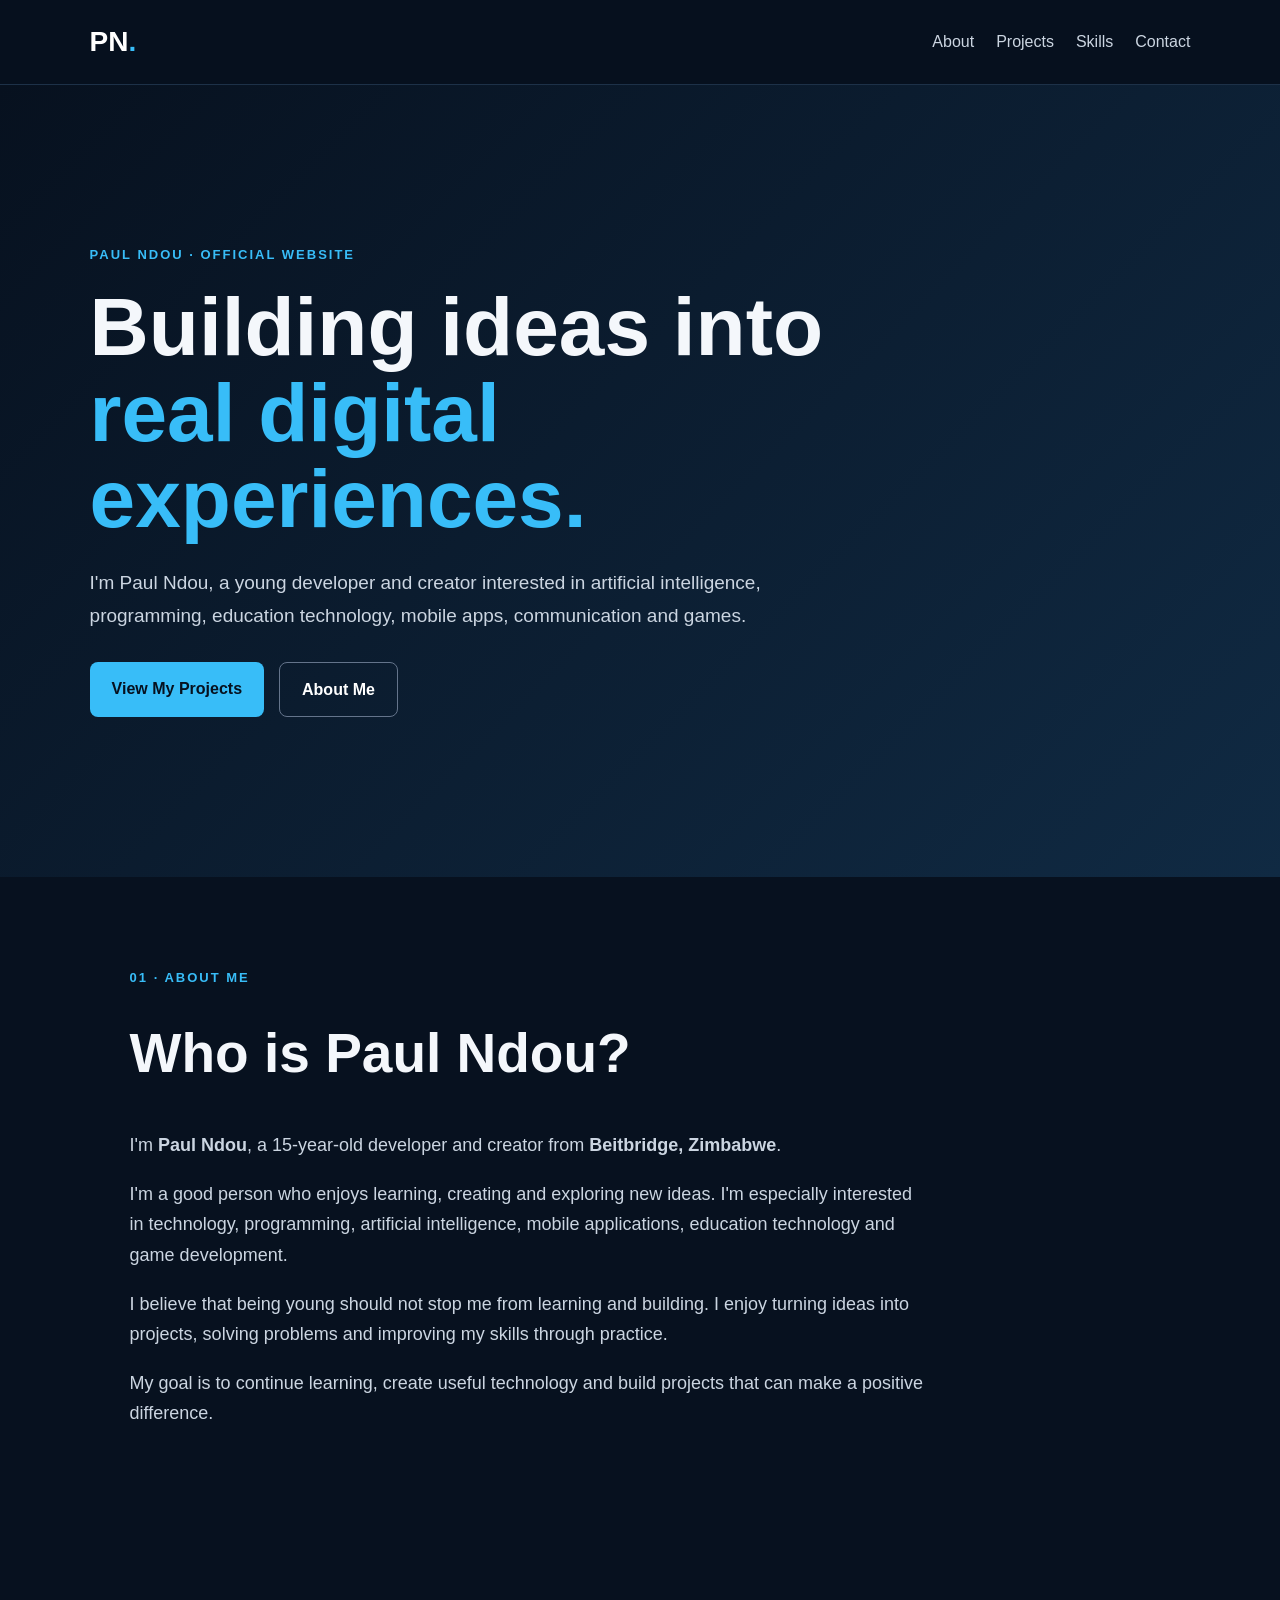
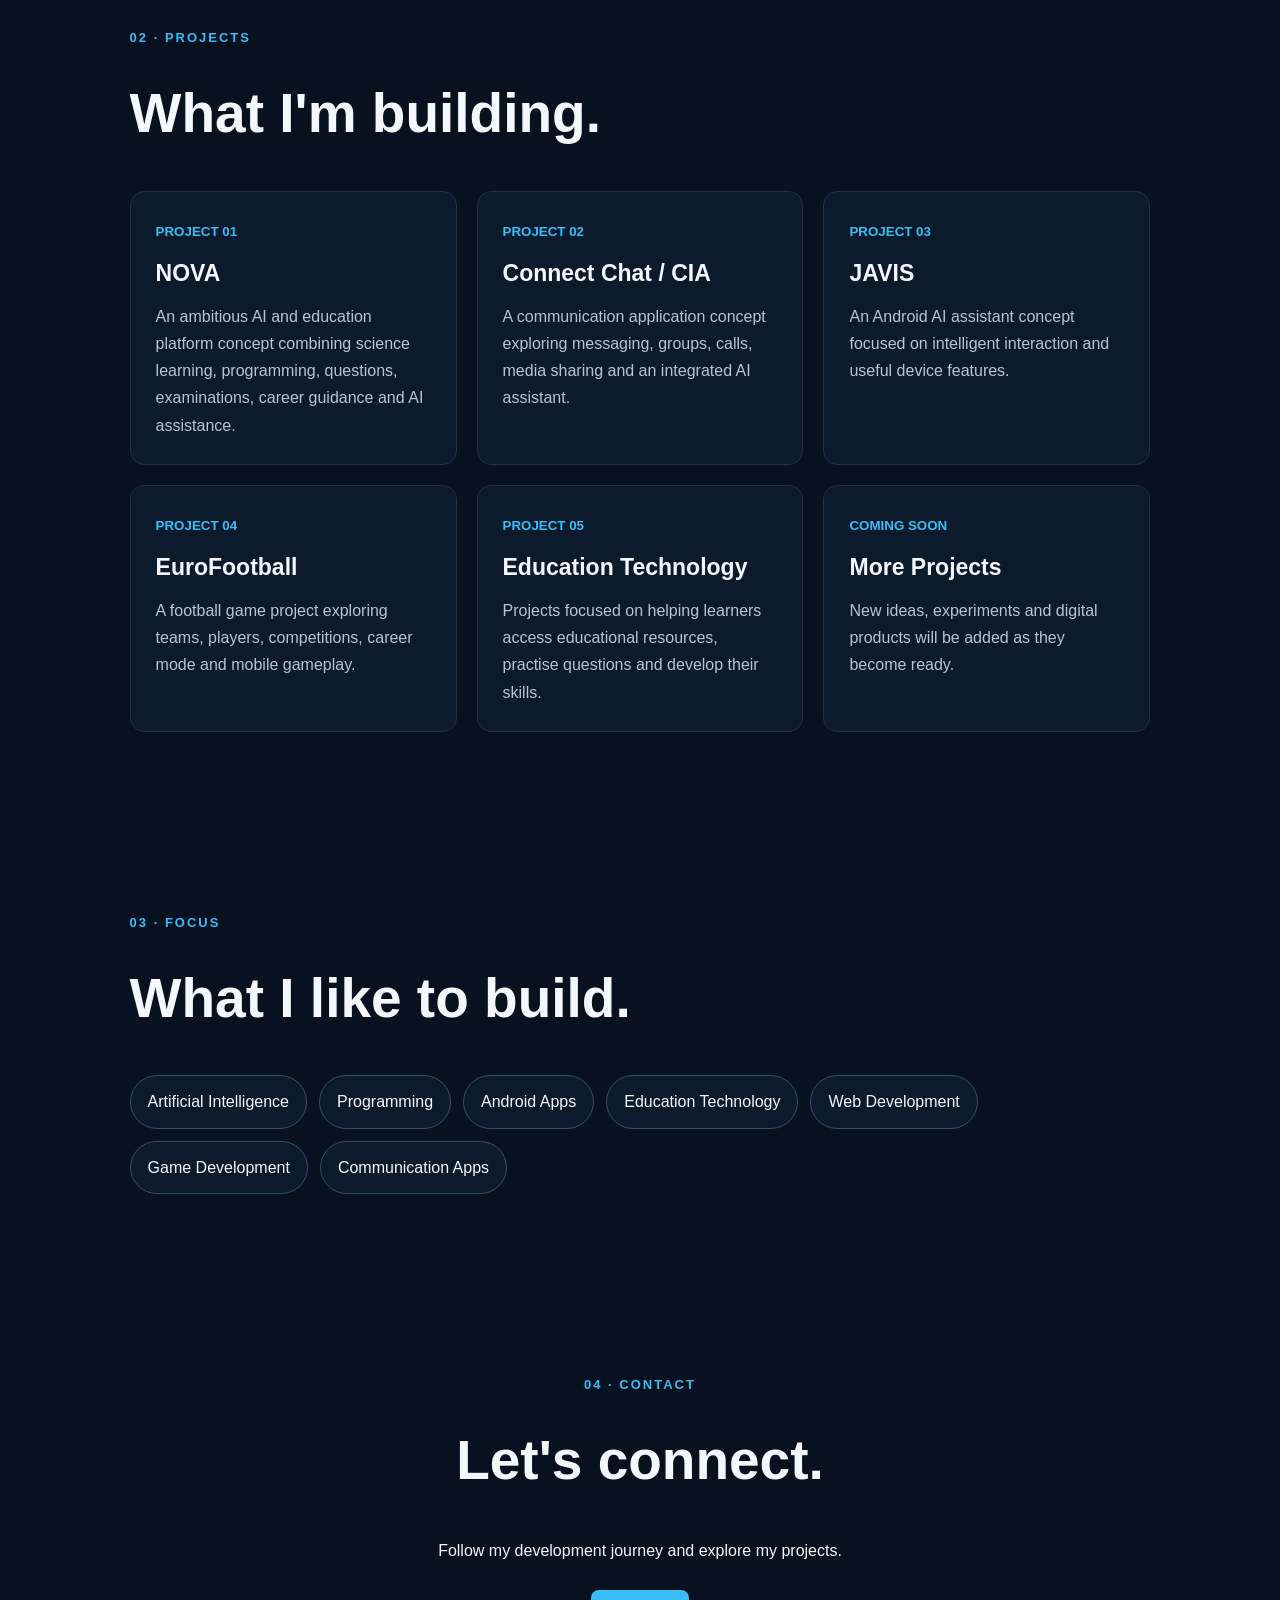
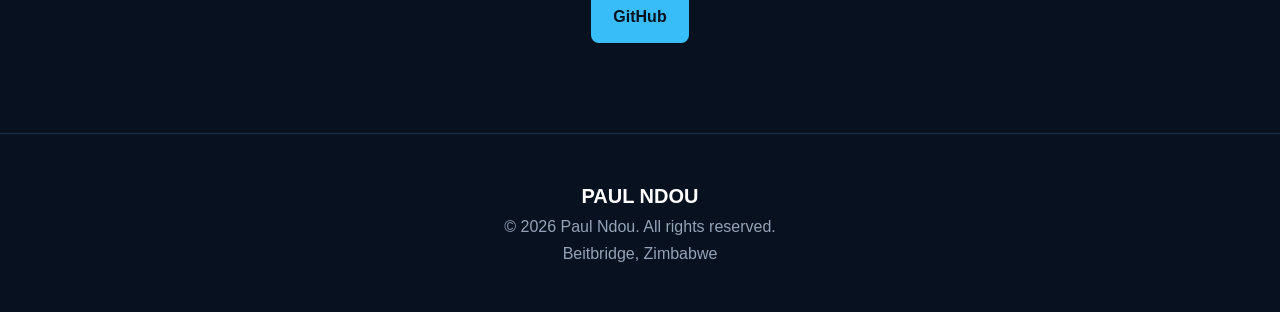
==== index.html @ 94a628e8 "Create Paul Ndou personal website" ====
<!DOCTYPE html>
<html lang="en">
<head>
  <meta charset="UTF-8">
  <meta name="viewport" content="width=device-width, initial-scale=1.0">

  <title>Paul Ndou | Developer & Creator</title>

  <meta name="description" content="Official website of Paul Ndou, a young developer and creator from Beitbridge, Zimbabwe, exploring AI, programming, education technology, mobile apps and games.">
  <meta name="author" content="Paul Ndou">
  <meta name="robots" content="index, follow">

  <meta property="og:title" content="Paul Ndou | Developer & Creator">
  <meta property="og:description" content="Explore the projects and work of Paul Ndou.">
  <meta property="og:type" content="website">

  <link rel="stylesheet" href="styles.css">
</head>

<body>

<header>
  <nav class="navbar">
    <a href="#home" class="logo">PN<span>.</span></a>

    <div class="nav-links">
      <a href="#about">About</a>
      <a href="#projects">Projects</a>
      <a href="#skills">Skills</a>
      <a href="#contact">Contact</a>
    </div>
  </nav>
</header>

<main>

<section id="home" class="hero">
  <div class="hero-content">
    <p class="tag">PAUL NDOU · OFFICIAL WEBSITE</p>

    <h1>
      Building ideas into
      <span>real digital experiences.</span>
    </h1>

    <p class="intro">
      I'm Paul Ndou, a young developer and creator interested in
      artificial intelligence, programming, education technology,
      mobile apps, communication and games.
    </p>

    <div class="buttons">
      <a href="#projects" class="button primary">View My Projects</a>
      <a href="#about" class="button secondary">About Me</a>
    </div>
  </div>
</section>

<section id="about" class="section">
  <p class="tag">01 · ABOUT ME</p>

  <h2>Who is Paul Ndou?</h2>

  <div class="about-text">
    <p>
      I'm <strong>Paul Ndou</strong>, a 15-year-old developer and
      creator from <strong>Beitbridge, Zimbabwe</strong>.
    </p>

    <p>
      I'm a good person who enjoys learning, creating and exploring
      new ideas. I'm especially interested in technology, programming,
      artificial intelligence, mobile applications, education
      technology and game development.
    </p>

    <p>
      I believe that being young should not stop me from learning
      and building. I enjoy turning ideas into projects, solving
      problems and improving my skills through practice.
    </p>

    <p>
      My goal is to continue learning, create useful technology
      and build projects that can make a positive difference.
    </p>
  </div>
</section>

<section id="projects" class="section">
  <p class="tag">02 · PROJECTS</p>

  <h2>What I'm building.</h2>

  <div class="projects">

    <article class="project">
      <small>PROJECT 01</small>
      <h3>NOVA</h3>
      <p>
        An ambitious AI and education platform concept combining
        science learning, programming, questions, examinations,
        career guidance and AI assistance.
      </p>
    </article>

    <article class="project">
      <small>PROJECT 02</small>
      <h3>Connect Chat / CIA</h3>
      <p>
        A communication application concept exploring messaging,
        groups, calls, media sharing and an integrated AI assistant.
      </p>
    </article>

    <article class="project">
      <small>PROJECT 03</small>
      <h3>JAVIS</h3>
      <p>
        An Android AI assistant concept focused on intelligent
        interaction and useful device features.
      </p>
    </article>

    <article class="project">
      <small>PROJECT 04</small>
      <h3>EuroFootball</h3>
      <p>
        A football game project exploring teams, players,
        competitions, career mode and mobile gameplay.
      </p>
    </article>

    <article class="project">
      <small>PROJECT 05</small>
      <h3>Education Technology</h3>
      <p>
        Projects focused on helping learners access educational
        resources, practise questions and develop their skills.
      </p>
    </article>

    <article class="project future">
      <small>COMING SOON</small>
      <h3>More Projects</h3>
      <p>
        New ideas, experiments and digital products will be added
        as they become ready.
      </p>
    </article>

  </div>
</section>

<section id="skills" class="section">
  <p class="tag">03 · FOCUS</p>

  <h2>What I like to build.</h2>

  <div class="skills">
    <span>Artificial Intelligence</span>
    <span>Programming</span>
    <span>Android Apps</span>
    <span>Education Technology</span>
    <span>Web Development</span>
    <span>Game Development</span>
    <span>Communication Apps</span>
  </div>
</section>

<section id="contact" class="section contact">
  <p class="tag">04 · CONTACT</p>

  <h2>Let's connect.</h2>

  <p>
    Follow my development journey and explore my projects.
  </p>

  <div class="contact-buttons">
    <a href="https://github.com/ndoupaul438" target="_blank"
       rel="noopener">GitHub</a>
  </div>
</section>

</main>

<footer>
  <strong>PAUL NDOU</strong>
  <p>© 2026 Paul Ndou. All rights reserved.</p>
  <p>Beitbridge, Zimbabwe</p>
</footer>

<script src="script.js"></script>

</body>
</html>
---- styles.css ----
* {
  box-sizing: border-box;
  margin: 0;
  padding: 0;
}

html {
  scroll-behavior: smooth;
}

body {
  font-family: Arial, Helvetica, sans-serif;
  background: #07111f;
  color: #f4f7fb;
  line-height: 1.7;
}

.navbar {
  position: sticky;
  top: 0;
  z-index: 100;
  display: flex;
  justify-content: space-between;
  align-items: center;
  padding: 18px 7%;
  background: rgba(7, 17, 31, .95);
  border-bottom: 1px solid #1d3148;
}

.logo {
  color: white;
  text-decoration: none;
  font-size: 28px;
  font-weight: 800;
}

.logo span {
  color: #38bdf8;
}

.nav-links {
  display: flex;
  gap: 22px;
}

.nav-links a {
  color: #cbd5e1;
  text-decoration: none;
}

.nav-links a:hover {
  color: #38bdf8;
}

.hero {
  min-height: 88vh;
  display: flex;
  align-items: center;
  padding: 80px 7%;
  background: linear-gradient(135deg, #07111f, #102a43);
}

.hero-content {
  max-width: 850px;
}

.tag {
  color: #38bdf8;
  font-size: 13px;
  font-weight: bold;
  letter-spacing: 2px;
  margin-bottom: 18px;
}

h1 {
  font-size: clamp(42px, 8vw, 82px);
  line-height: 1.05;
  margin-bottom: 25px;
}

h1 span {
  display: block;
  color: #38bdf8;
}

.intro {
  max-width: 700px;
  color: #cbd5e1;
  font-size: 19px;
  margin-bottom: 30px;
}

.buttons {
  display: flex;
  gap: 15px;
  flex-wrap: wrap;
}

.button,
.contact-buttons a {
  display: inline-block;
  padding: 13px 22px;
  border-radius: 8px;
  text-decoration: none;
  font-weight: bold;
}

.primary {
  background: #38bdf8;
  color: #06111f;
}

.secondary {
  border: 1px solid #64748b;
  color: white;
}

.section {
  padding: 90px 7%;
  max-width: 1200px;
  margin: auto;
}

h2 {
  font-size: clamp(32px, 5vw, 55px);
  margin-bottom: 30px;
}

.about-text {
  max-width: 800px;
  color: #cbd5e1;
  font-size: 18px;
}

.about-text p {
  margin-bottom: 18px;
}

.projects {
  display: grid;
  grid-template-columns: repeat(auto-fit, minmax(250px, 1fr));
  gap: 20px;
}

.project {
  padding: 25px;
  border: 1px solid #1d3148;
  border-radius: 14px;
  background: #0c1b2c;
  transition: transform .2s, border-color .2s;
}

.project:hover {
  transform: translateY(-5px);
  border-color: #38bdf8;
}

.project small {
  color: #38bdf8;
  font-weight: bold;
}

.project h3 {
  margin: 10px 0;
  font-size: 23px;
}

.project p {
  color: #b7c4d4;
}

.skills {
  display: flex;
  flex-wrap: wrap;
  gap: 12px;
}

.skills span {
  padding: 12px 17px;
  border: 1px solid #31506d;
  border-radius: 30px;
  background: #0c1b2c;
}

.contact {
  text-align: center;
}

.contact-buttons {
  margin-top: 25px;
}

.contact-buttons a {
  background: #38bdf8;
  color: #06111f;
}

footer {
  text-align: center;
  padding: 45px 20px;
  border-top: 1px solid #1d3148;
  color: #94a3b8;
}

footer strong {
  color: white;
  font-size: 20px;
}

@media (max-width: 650px) {
  .navbar {
    align-items: flex-start;
  }

  .nav-links {
    gap: 10px;
    flex-wrap: wrap;
    justify-content: flex-end;
    font-size: 14px;
  }

  .hero {
    min-height: 80vh;
    padding-top: 60px;
  }
}
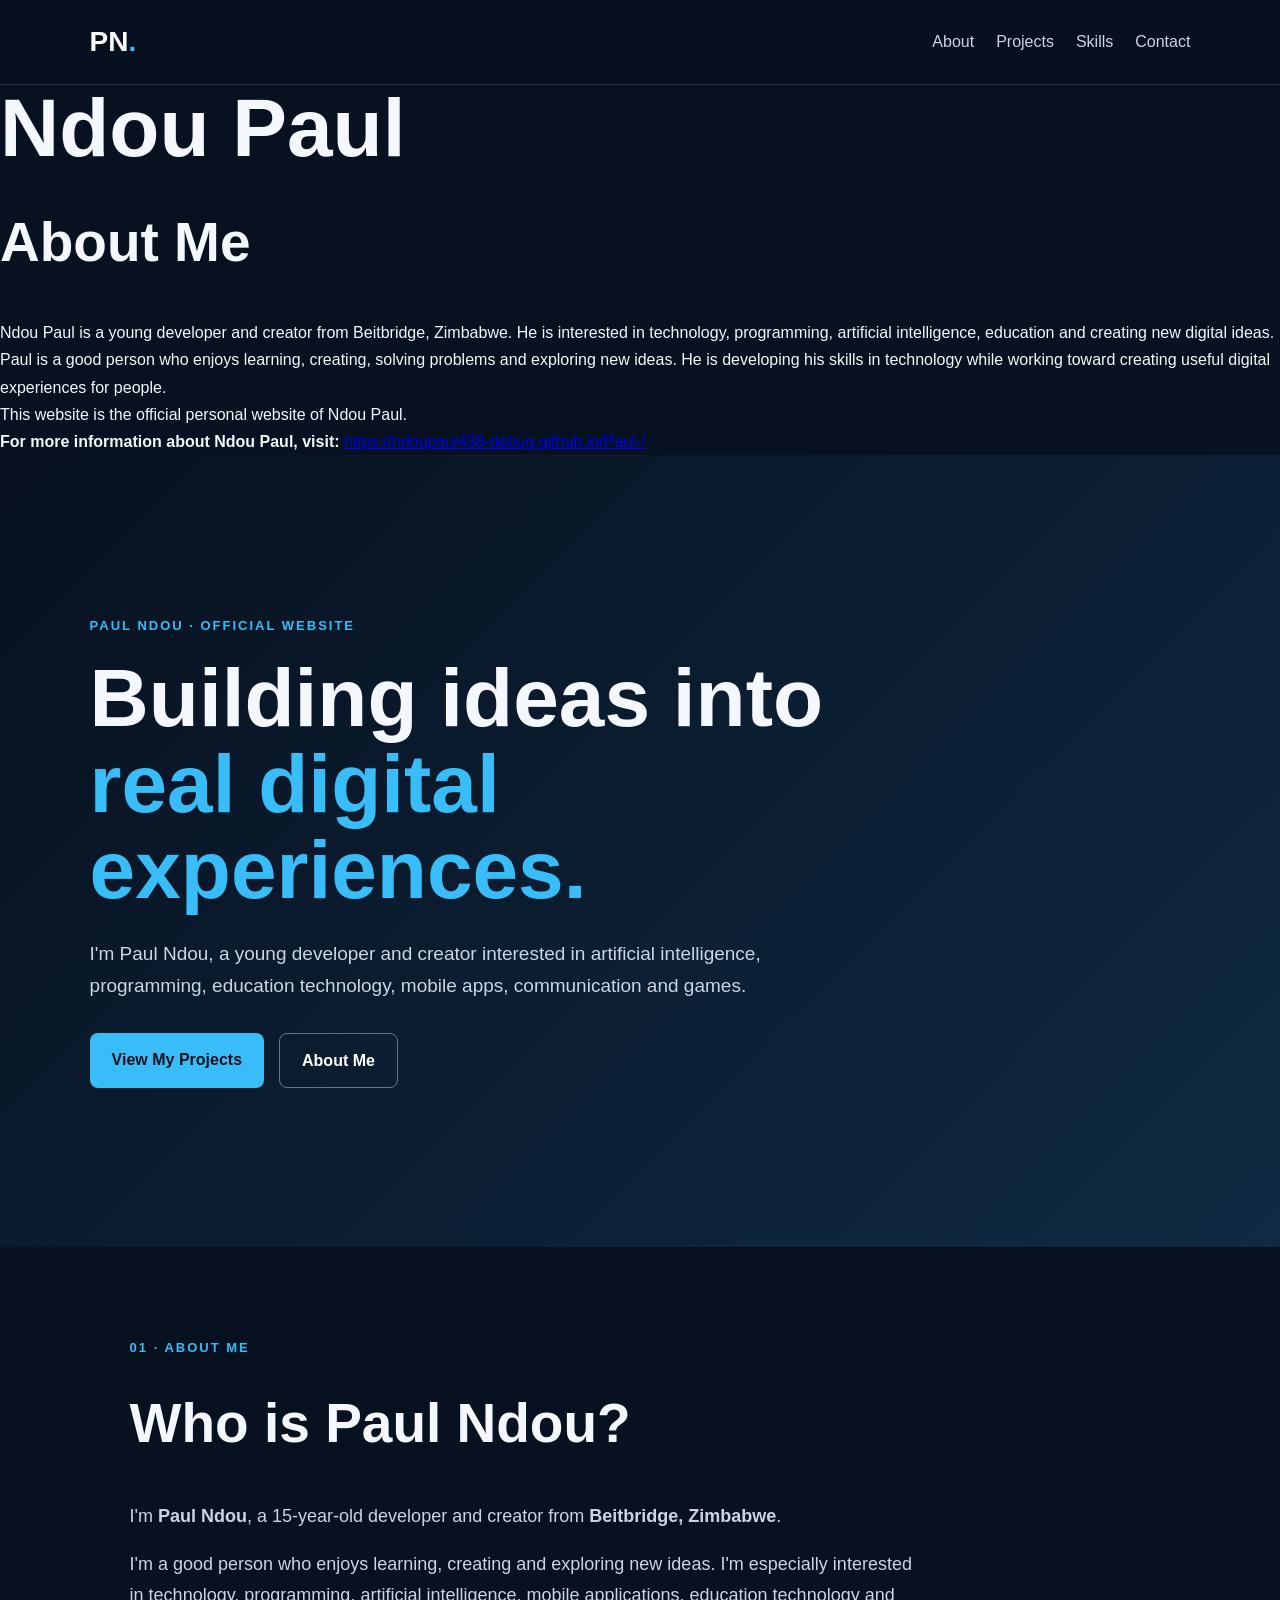
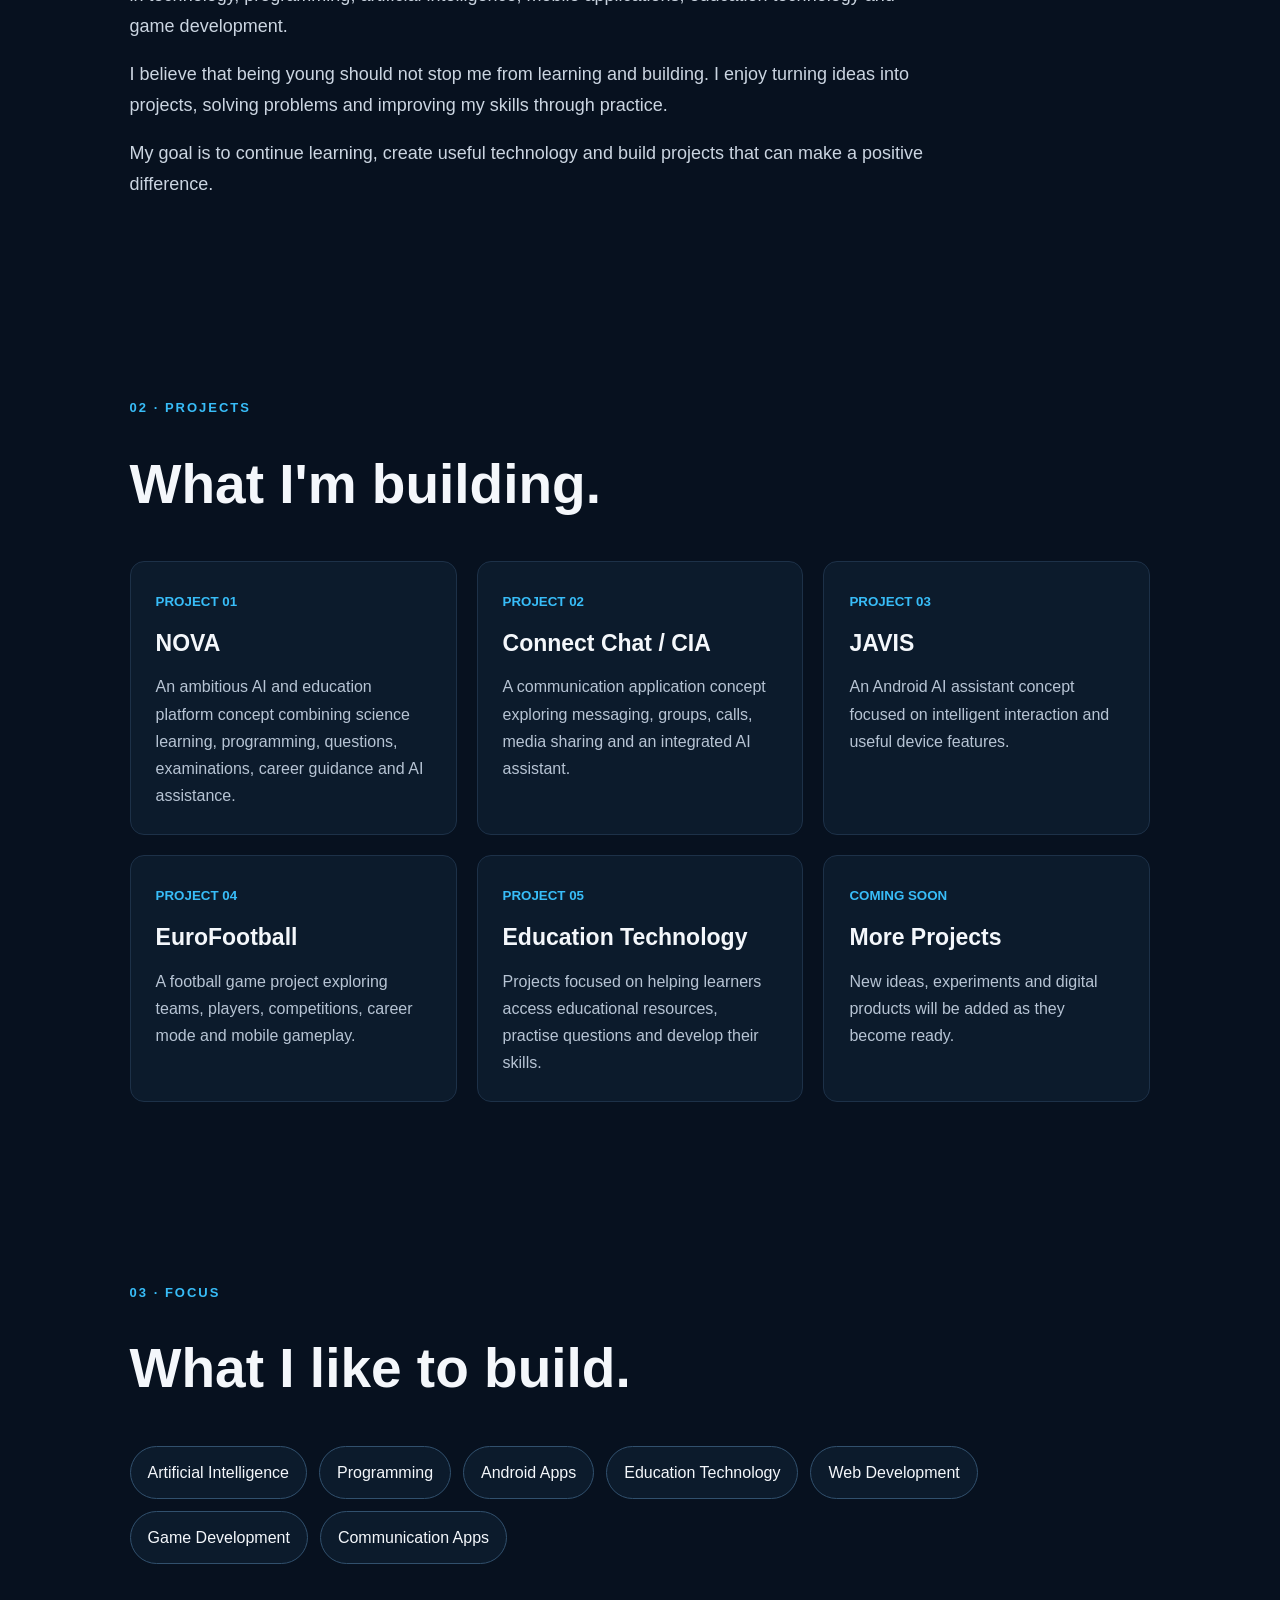
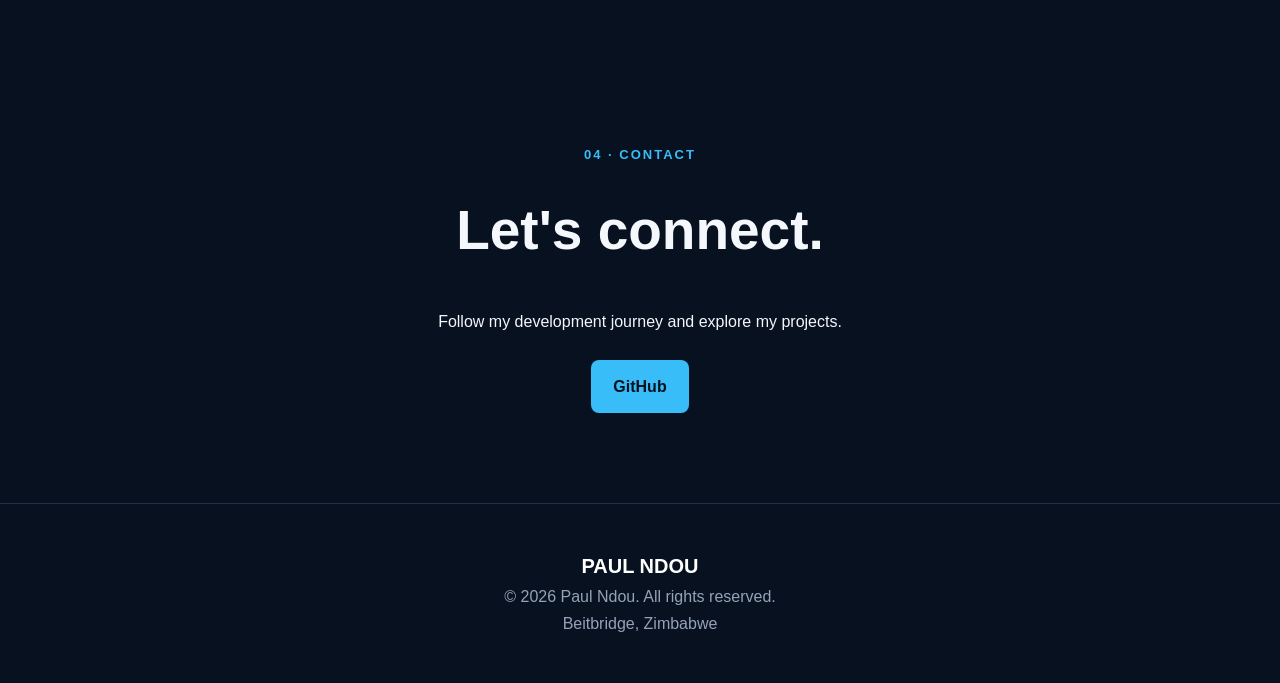
==== commit d95cb37e: "Optimize homepage for Ndou Paul profile" ====
--- a/index.html
+++ b/index.html
@@ -4,10 +4,16 @@
   <meta charset="UTF-8">
   <meta name="viewport" content="width=device-width, initial-scale=1.0">
 
-  <title>Paul Ndou | Developer & Creator</title>
-
-  <meta name="description" content="Official website of Paul Ndou, a young developer and creator from Beitbridge, Zimbabwe, exploring AI, programming, education technology, mobile apps and games.">
+  <title>Ndou Paul | About Me</title>
+
+  <meta name="description" content="Ndou Paul is a young developer and creator from Beitbridge, Zimbabwe. Learn more about Paul, his interests, character, creativity and journey in technology. For more information visit his official website.">
+  <meta property="og:title" content="Ndou Paul | About Me" />
+  <meta property="og:description" content="Learn more about Ndou Paul, a young developer and creator from Beitbridge, Zimbabwe." />
+  <meta property="og:url" content="https://ndoupaul438-debug.github.io/Paul-/" />
+  <meta property="og:type" content="profile" />
+
   <meta name="author" content="Paul Ndou">
+  <meta name="google-site-verification" content="XdkLnKN7dhtbOkmo8ZiuSY0ygKYKtDJcjCKQr6UuBRI" />
   <meta name="robots" content="index, follow">
 
   <meta property="og:title" content="Paul Ndou | Developer & Creator">
@@ -15,6 +21,21 @@
   <meta property="og:type" content="website">
 
   <link rel="stylesheet" href="styles.css">
+
+  <script type="application/ld+json">
+  {
+    "@context": "https://schema.org",
+    "@type": "ProfilePage",
+    "mainEntity": {
+      "@type": "Person",
+      "@id": "https://ndoupaul438-debug.github.io/Paul-/#person",
+      "name": "Ndou Paul",
+      "alternateName": "Paul Ndou",
+      "description": "Ndou Paul is a young developer and creator from Beitbridge, Zimbabwe, interested in technology, programming, artificial intelligence, education and digital creativity.",
+      "url": "https://ndoupaul438-debug.github.io/Paul-/"
+    }
+  }
+  </script>
 </head>
 
 <body>
@@ -33,6 +54,32 @@
 </header>
 
 <main>
+<section class="about-me" id="about">
+  <div class="container">
+    <h1>Ndou Paul</h1>
+    <h2>About Me</h2>
+    <p>
+      Ndou Paul is a young developer and creator from Beitbridge, Zimbabwe.
+      He is interested in technology, programming, artificial intelligence,
+      education and creating new digital ideas.
+    </p>
+    <p>
+      Paul is a good person who enjoys learning, creating, solving problems
+      and exploring new ideas. He is developing his skills in technology
+      while working toward creating useful digital experiences for people.
+    </p>
+    <p>
+      This website is the official personal website of Ndou Paul.
+    </p>
+    <p>
+      <strong>For more information about Ndou Paul, visit:</strong>
+      <a href="https://ndoupaul438-debug.github.io/Paul-/">
+        https://ndoupaul438-debug.github.io/Paul-/
+      </a>
+    </p>
+  </div>
+</section>
+
 
 <section id="home" class="hero">
   <div class="hero-content">
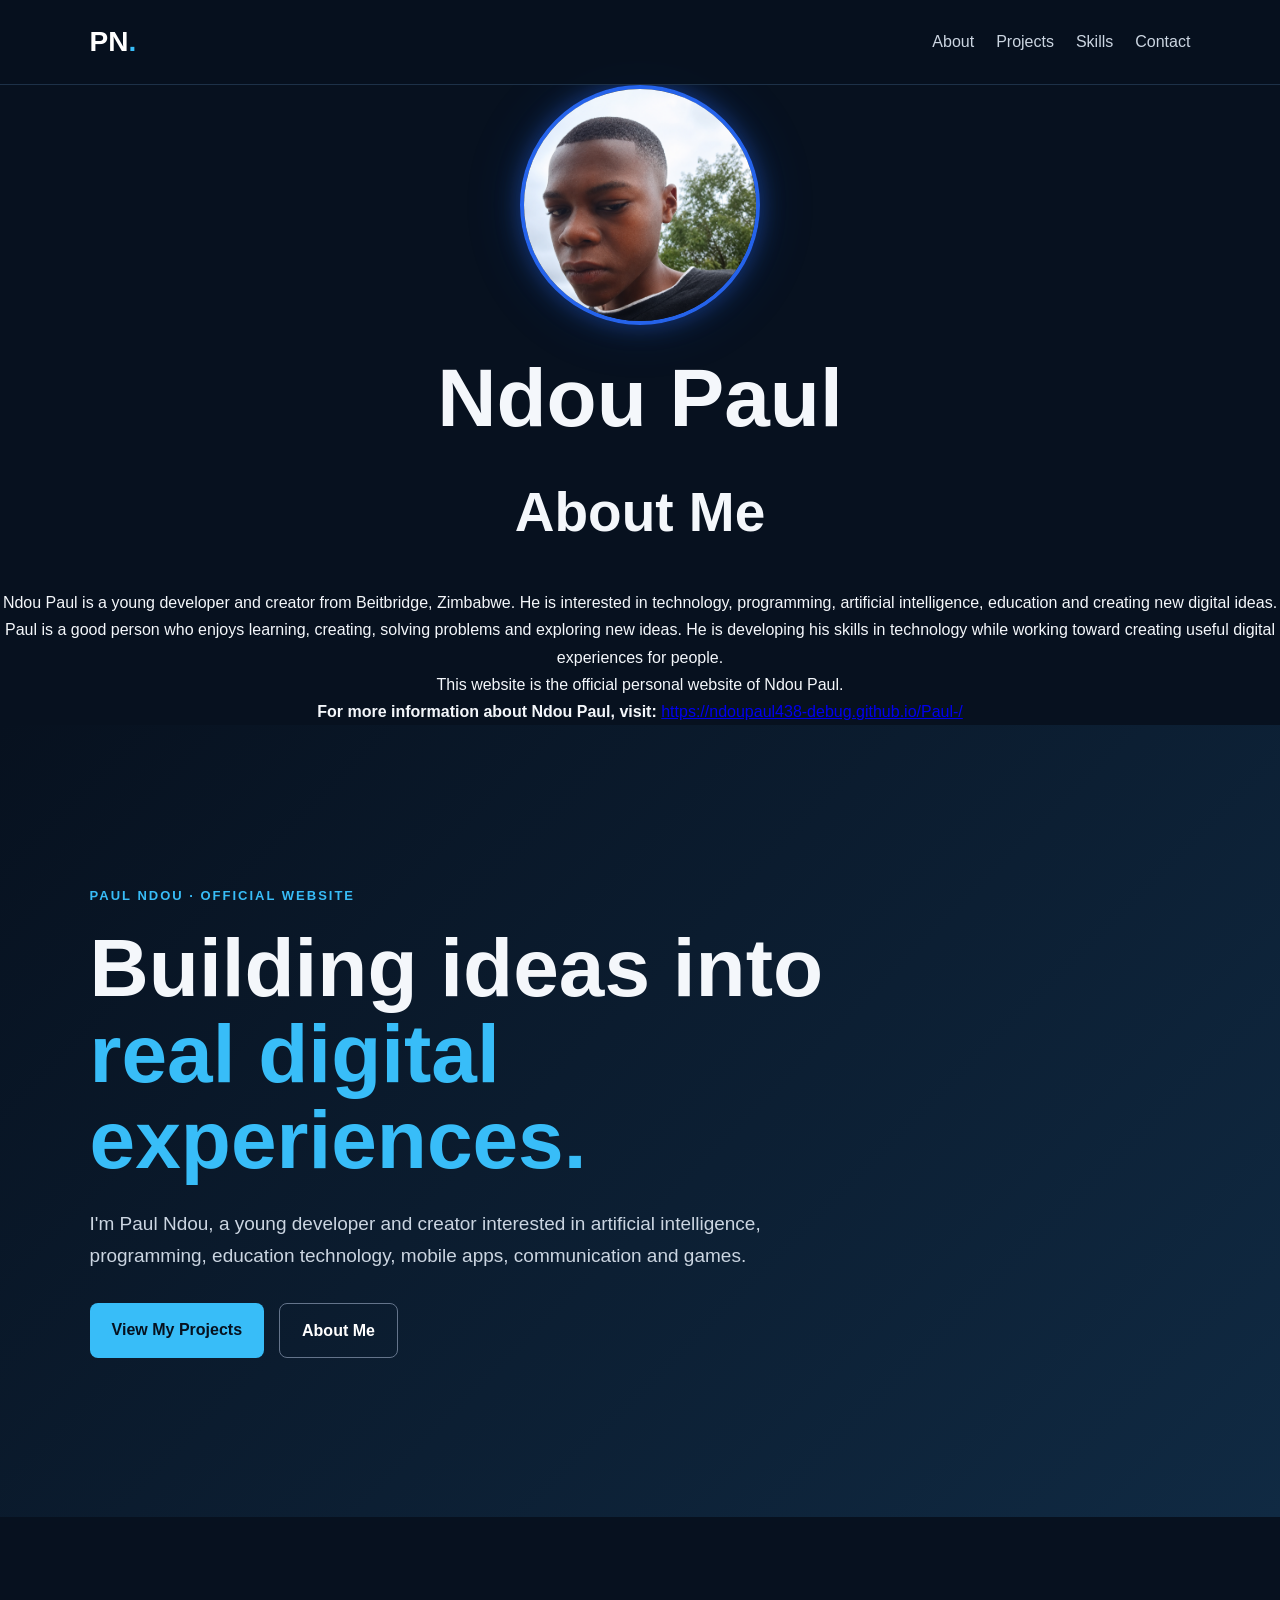
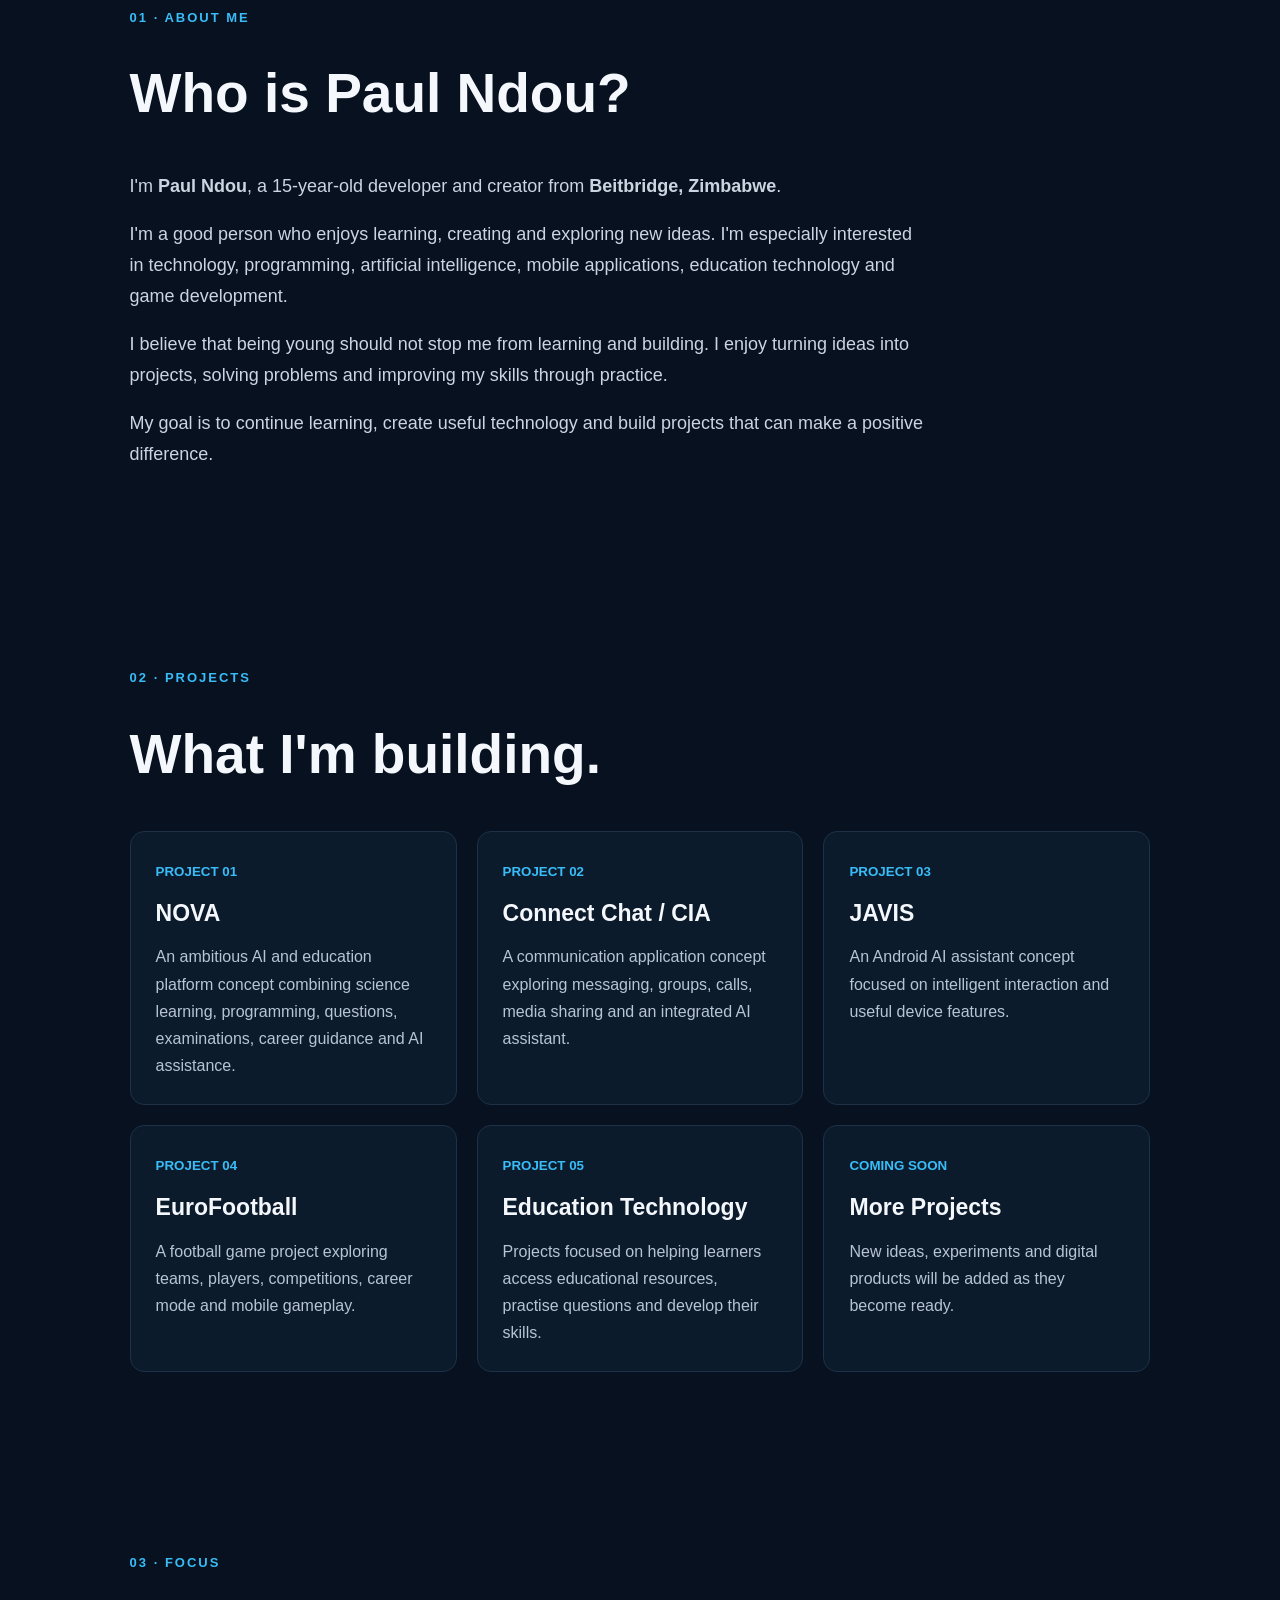
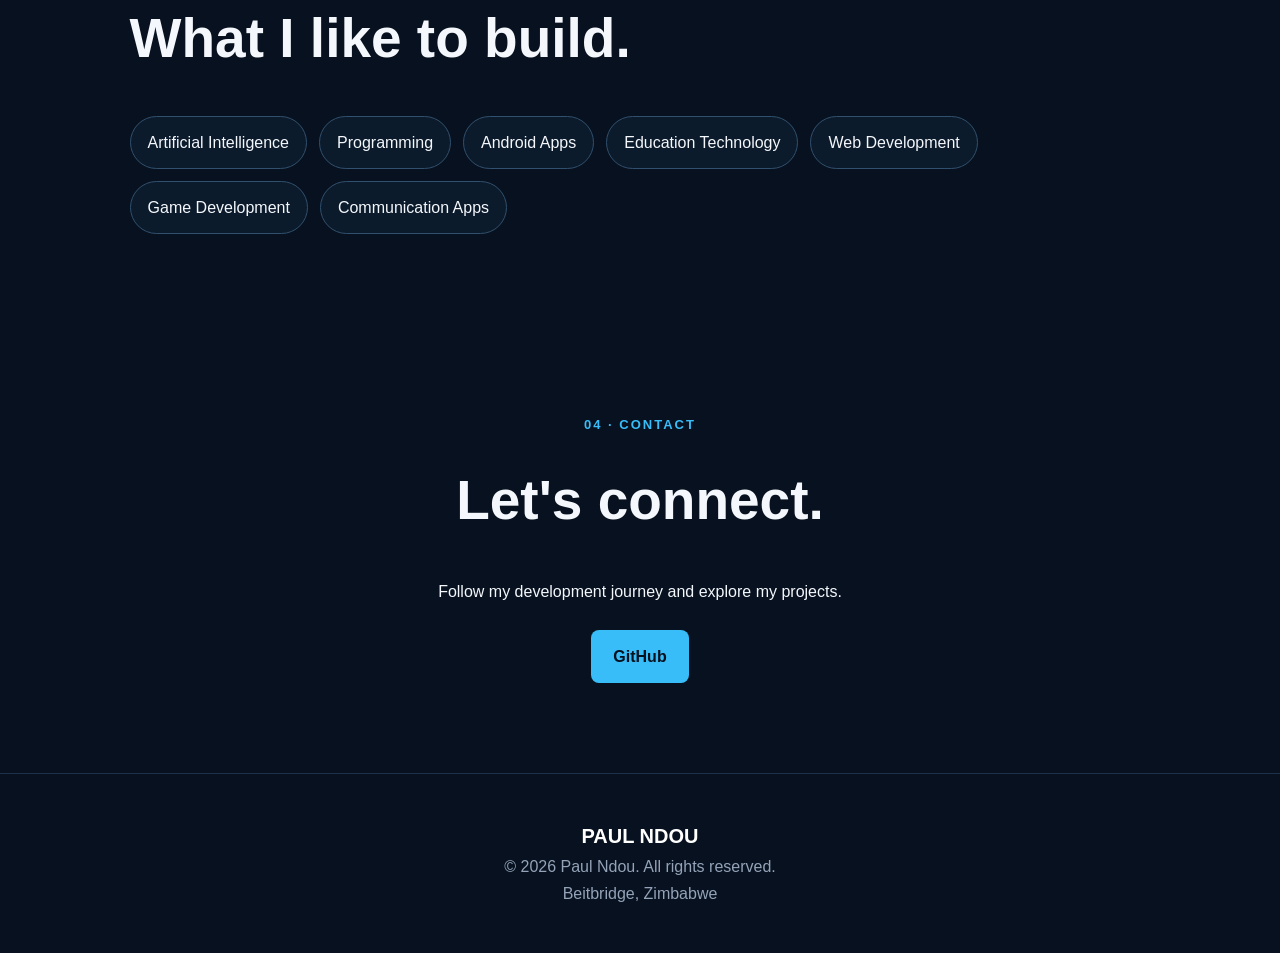
==== commit 0e525ee4: "Add Ndou Paul profile photo" ====
--- a/index.html
+++ b/index.html
@@ -55,6 +55,15 @@
 
 <main>
 <section class="about-me" id="about">
+  <div class="container profile-section">
+    <div class="profile-photo-wrap">
+      <img src="assets/profile2.png"
+           alt="Ndou Paul"
+           class="profile-photo"
+           width="320"
+           height="320"
+           loading="eager">
+    </div>
   <div class="container">
     <h1>Ndou Paul</h1>
     <h2>About Me</h2>
--- a/styles.css
+++ b/styles.css
@@ -224,3 +224,32 @@
     padding-top: 60px;
   }
 }
+
+/* Ndou Paul profile photo */
+.profile-section {
+  text-align: center;
+}
+
+.profile-photo-wrap {
+  display: flex;
+  justify-content: center;
+  margin: 0 auto 30px;
+}
+
+.profile-photo {
+  width: 240px;
+  height: 240px;
+  object-fit: cover;
+  border-radius: 50%;
+  border: 4px solid #2563EB;
+  box-shadow:
+    0 0 25px rgba(37, 99, 235, 0.45),
+    0 0 60px rgba(37, 99, 235, 0.15);
+}
+
+@media (max-width: 600px) {
+  .profile-photo {
+    width: 190px;
+    height: 190px;
+  }
+}
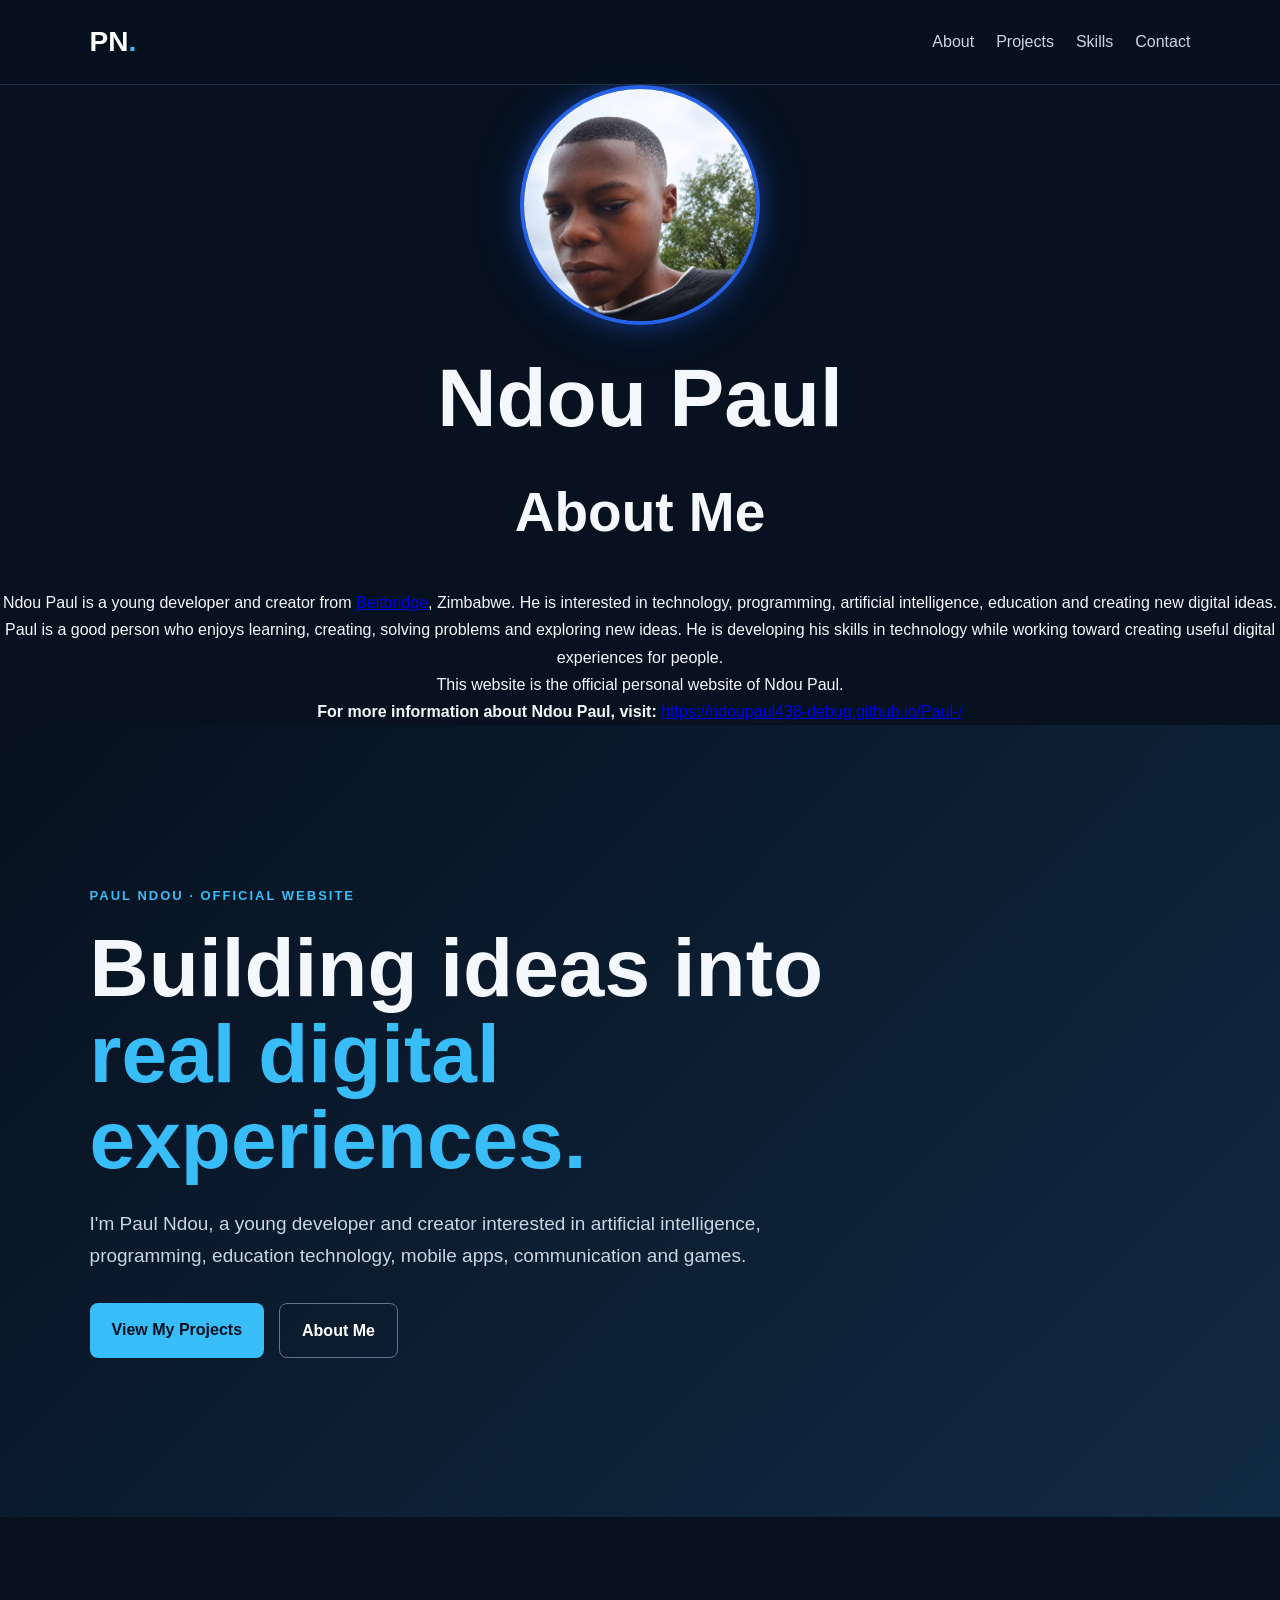
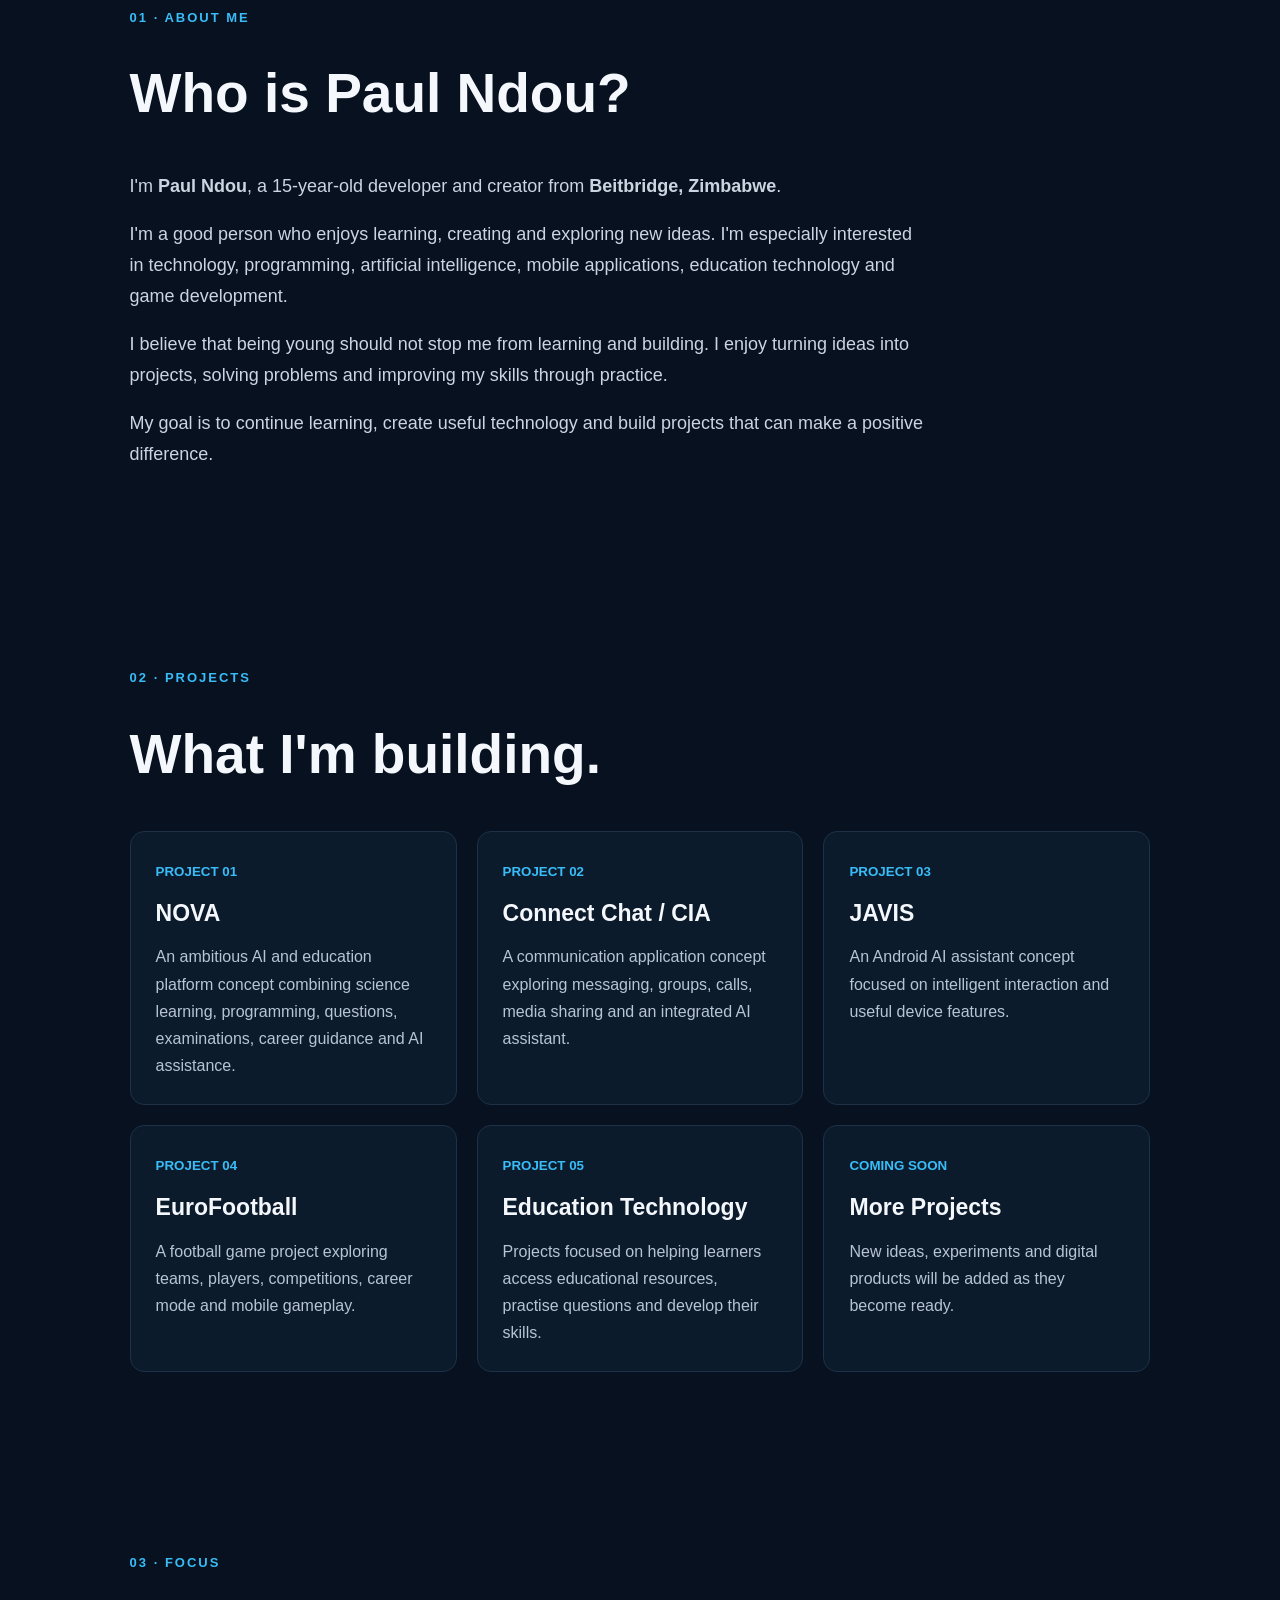
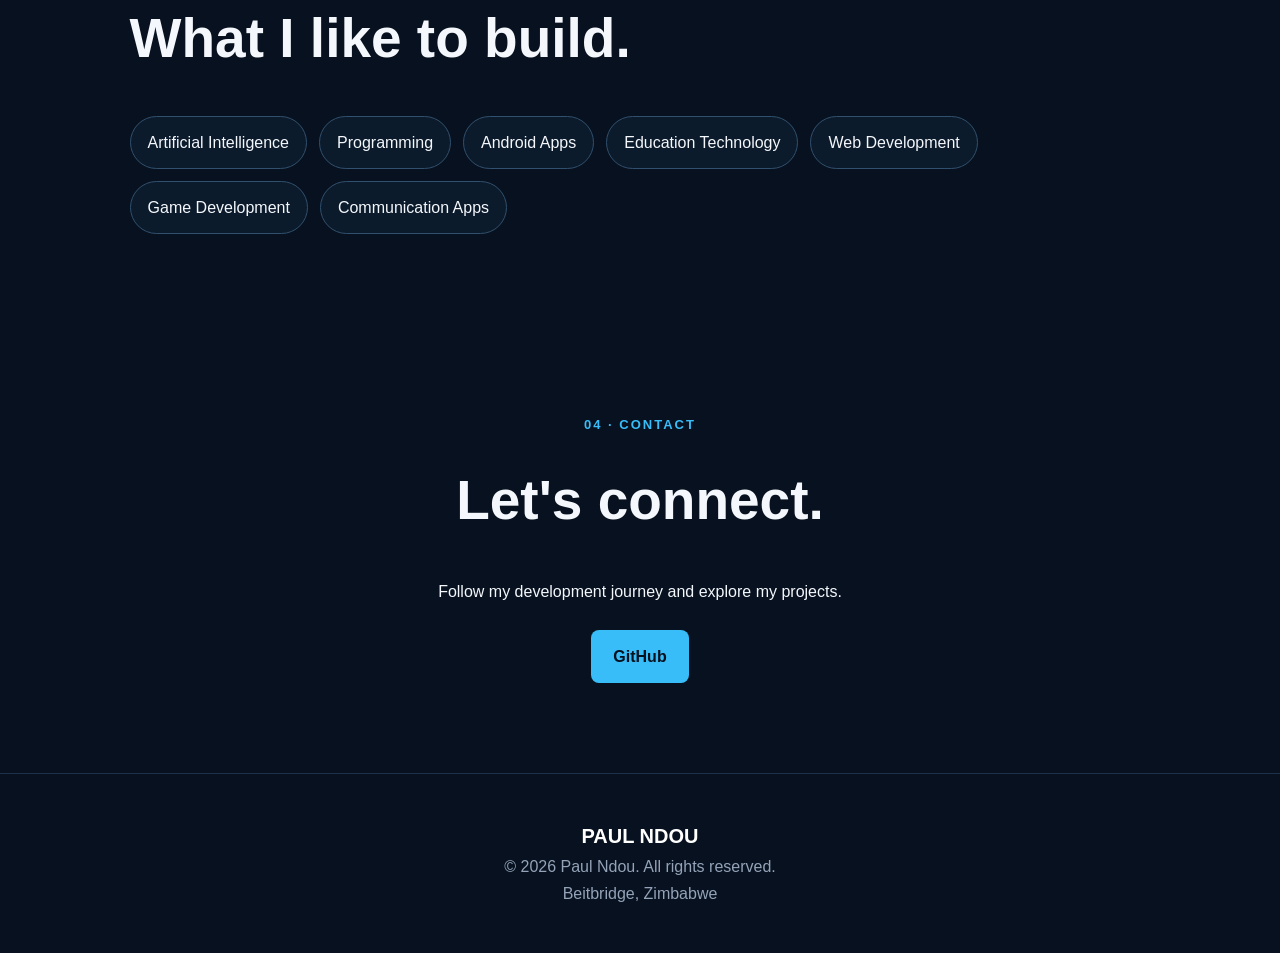
==== commit 1a09ea1b: "Improve Ndou Paul profile SEO and contact information" ====
--- a/index.html
+++ b/index.html
@@ -31,8 +31,9 @@
       "@id": "https://ndoupaul438-debug.github.io/Paul-/#person",
       "name": "Ndou Paul",
       "alternateName": "Paul Ndou",
-      "description": "Ndou Paul is a young developer and creator from Beitbridge, Zimbabwe, interested in technology, programming, artificial intelligence, education and digital creativity.",
-      "url": "https://ndoupaul438-debug.github.io/Paul-/"
+      "description": "Ndou Paul is a young developer and creator from Beitbridge, Zimbabwe. He is interested in technology, programming, artificial intelligence, education, mobile apps, communication and digital creativity.",
+      "url": "https://ndoupaul438-debug.github.io/Paul-/",
+    "email": "ndoupaul438@gmail.com"
     }
   }
   </script>
@@ -64,11 +65,14 @@
            height="320"
            loading="eager">
     </div>
-  <div class="container">
+
     <h1>Ndou Paul</h1>
     <h2>About Me</h2>
     <p>
-      Ndou Paul is a young developer and creator from Beitbridge, Zimbabwe.
+      Ndou Paul is a young developer and creator from
+      <a href="https://www.google.com/maps/search/?api=1&query=Beitbridge%2C%20Zimbabwe"
+         target="_blank"
+         rel="noopener noreferrer">Beitbridge</a>, Zimbabwe.
       He is interested in technology, programming, artificial intelligence,
       education and creating new digital ideas.
     </p>
@@ -234,7 +238,7 @@
   </p>
 
   <div class="contact-buttons">
-    <a href="https://github.com/ndoupaul438" target="_blank"
+    <a href="https://github.com/ndoupaul438-debug" target="_blank"
        rel="noopener">GitHub</a>
   </div>
 </section>
